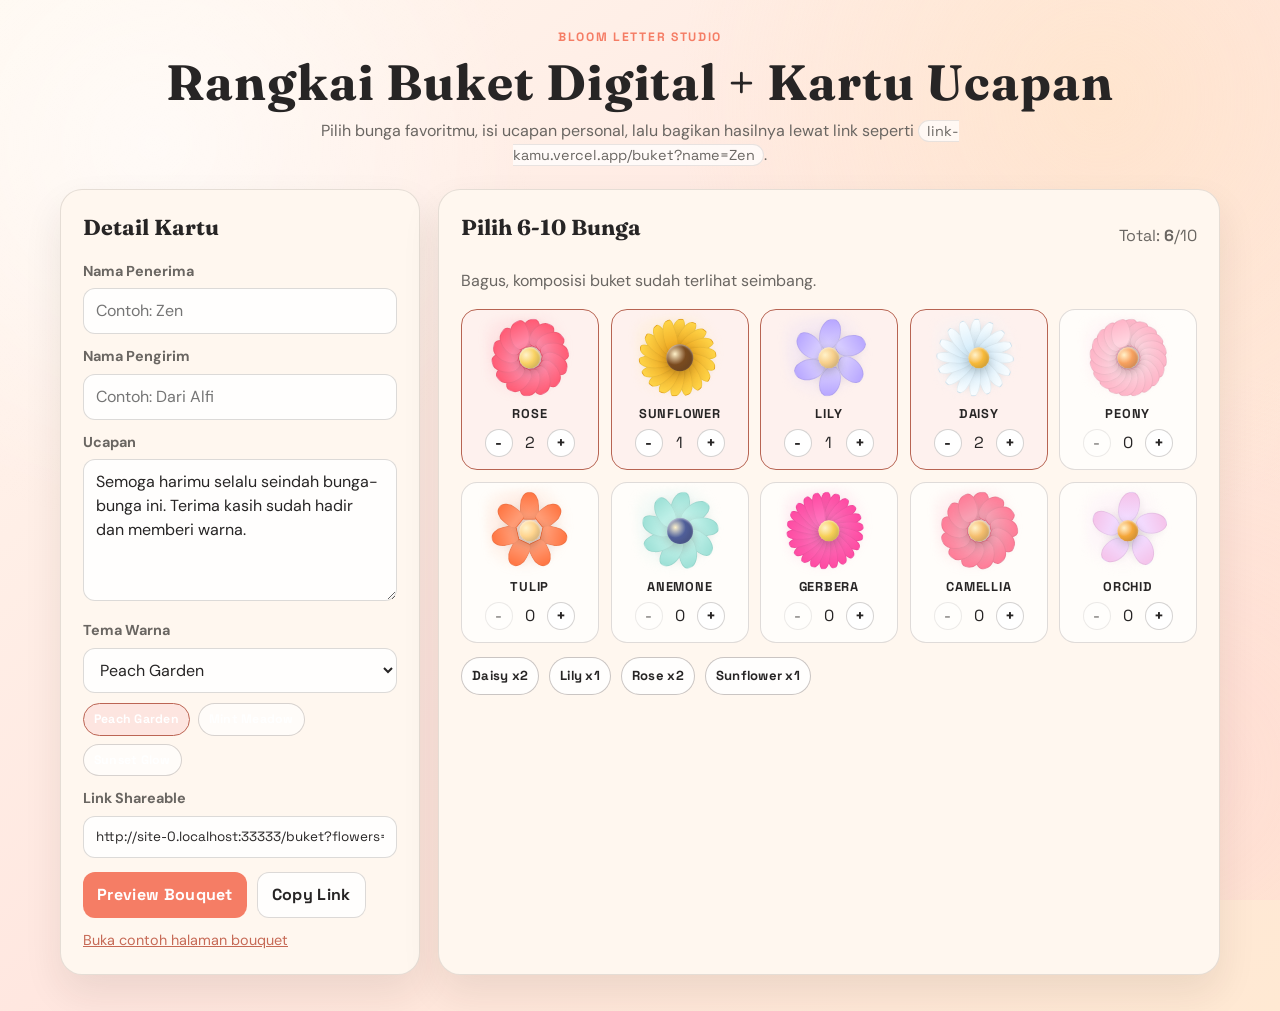
==== index.html @ 3038fba1 "feats(bouquet): added pages, styling, and scripts" ====
<!doctype html>
<html lang="id">
  <head>
    <meta charset="UTF-8" />
    <meta name="viewport" content="width=device-width, initial-scale=1.0" />
    <title>Bloom Letter Studio | Custom Bouquet Card</title>
    <meta
      name="description"
      content="Buat kartu ucapan buket bunga yang bisa di-custom dan dibagikan lewat link."
    />
    <link rel="preconnect" href="https://fonts.googleapis.com" />
    <link rel="preconnect" href="https://fonts.gstatic.com" crossorigin />
    <link
      href="https://fonts.googleapis.com/css2?family=DM+Sans:wght@400;500;700&family=Fraunces:opsz,wght@9..144,500;9..144,700&family=Space+Grotesk:wght@500;700&display=swap"
      rel="stylesheet"
    />
    <link rel="stylesheet" href="./styles/layout.css" />
    <link rel="stylesheet" href="./styles/flower.css" />
    <link rel="stylesheet" href="./styles/animation.css" />
    <link rel="stylesheet" href="./styles/index.css" />
    <script src="./scripts/options.js" defer></script>
    <script src="./scripts/index.js" defer></script>
  </head>
  <body data-page="customizer" data-theme="peach">
    <main class="page page-customizer">
      <header class="hero">
        <p class="eyebrow">Bloom Letter Studio</p>
        <h1>Rangkai Buket Digital + Kartu Ucapan</h1>
        <p class="subtitle">
          Pilih bunga favoritmu, isi ucapan personal, lalu bagikan hasilnya lewat link seperti
          <code>link-kamu.vercel.app/buket?name=Zen</code>.
        </p>
      </header>

      <section class="customizer-layout">
        <article class="panel panel-form">
          <h2>Detail Kartu</h2>

          <label class="field-label" for="recipientInput">Nama Penerima</label>
          <input id="recipientInput" type="text" placeholder="Contoh: Zen" maxlength="60" />

          <label class="field-label" for="senderInput">Nama Pengirim</label>
          <input id="senderInput" type="text" placeholder="Contoh: Dari Alfi" maxlength="60" />

          <label class="field-label" for="messageInput">Ucapan</label>
          <textarea id="messageInput" rows="5" maxlength="260"></textarea>

          <label class="field-label" for="themeInput">Tema Warna</label>
          <select id="themeInput"></select>

          <div id="themeQuickPick" class="theme-quick-pick" aria-label="Tema cepat"></div>

          <label class="field-label" for="shareLink">Link Shareable</label>
          <input id="shareLink" type="text" readonly />

          <div class="button-row">
            <button id="previewButton" type="button">Preview Bouquet</button>
            <button id="copyButton" type="button" class="button-soft">Copy Link</button>
          </div>

          <a class="text-link" href="./buket" target="_blank" rel="noopener noreferrer"
            >Buka contoh halaman bouquet</a
          >
        </article>

        <article class="panel panel-picker">
          <div class="picker-head">
            <h2>Pilih 6-10 Bunga</h2>
            <p>Total: <strong id="totalValue">0</strong>/10</p>
          </div>

          <p id="selectionHelper" class="picker-helper">
            Rekomendasi: 6-10 bunga untuk susunan buket yang lebih cantik.
          </p>

          <div id="flowerPicker" class="flower-picker" aria-label="Daftar bunga"></div>

          <div id="selectionChips" class="selection-chips" aria-live="polite"></div>
        </article>
      </section>
    </main>
  </body>
</html>
---- styles/layout.css ----
:root {
  --font-display: "Fraunces", serif;
  --font-body: "DM Sans", sans-serif;
  --font-accent: "Space Grotesk", sans-serif;
  --ink: #272525;
  --ink-soft: #6a6662;
  --panel-border: rgba(42, 34, 30, 0.12);
  --theme-bg: linear-gradient(140deg, #fff8ef 0%, #ffe6df 52%, #ffe9d3 100%);
  --theme-card: #fff7ef;
  --theme-accent: #f57d65;
}

* {
  box-sizing: border-box;
}

html,
body {
  margin: 0;
  min-height: 100%;
}

body {
  font-family: var(--font-body);
  color: var(--ink);
  background: var(--theme-bg);
  line-height: 1.5;
  padding: 28px 20px 36px;
}

body::before {
  content: "";
  position: fixed;
  inset: 0;
  background-image: radial-gradient(circle at 12% 16%, rgba(255, 255, 255, 0.6) 0, transparent 28%),
    radial-gradient(circle at 86% 11%, rgba(255, 227, 186, 0.45) 0, transparent 31%),
    radial-gradient(circle at 92% 86%, rgba(255, 194, 206, 0.28) 0, transparent 29%);
  pointer-events: none;
  z-index: -1;
}

.page {
  width: min(1160px, 100%);
  margin: 0 auto;
}

.hero {
  text-align: center;
  margin-bottom: 22px;
}

.eyebrow {
  margin: 0;
  letter-spacing: 0.14em;
  text-transform: uppercase;
  font-family: var(--font-accent);
  font-weight: 700;
  color: var(--theme-accent);
  font-size: 0.76rem;
}

.hero h1 {
  margin: 10px 0;
  font-family: var(--font-display);
  font-size: clamp(1.85rem, 4vw, 3.1rem);
  letter-spacing: 0.02em;
  line-height: 1.06;
}

.subtitle {
  width: min(760px, 100%);
  margin: 0 auto;
  color: var(--ink-soft);
}

.subtitle code {
  font-family: var(--font-accent);
  background: rgba(255, 255, 255, 0.72);
  border: 1px solid rgba(34, 28, 25, 0.1);
  border-radius: 999px;
  padding: 1px 8px;
  font-size: 0.9em;
}

.customizer-layout {
  display: grid;
  grid-template-columns: minmax(290px, 360px) minmax(0, 1fr);
  gap: 18px;
}

.panel {
  background: var(--theme-card);
  border: 1px solid var(--panel-border);
  border-radius: 22px;
  box-shadow: 0 18px 38px rgba(43, 31, 25, 0.09);
}

.panel-form {
  padding: 22px;
  align-self: start;
}

.panel-picker {
  padding: 22px;
}

.panel h2 {
  margin: 0 0 16px;
  font-family: var(--font-display);
  font-size: clamp(1.15rem, 1.7vw, 1.56rem);
}

.picker-head {
  display: flex;
  align-items: center;
  justify-content: space-between;
  gap: 10px;
  margin-bottom: 8px;
}

.picker-head p {
  margin: 0;
  font-family: var(--font-accent);
  color: var(--ink-soft);
}

.picker-helper {
  margin: 0;
  color: var(--ink-soft);
}

.flower-picker {
  display: grid;
  grid-template-columns: repeat(auto-fit, minmax(124px, 1fr));
  gap: 12px;
  margin-top: 16px;
}

.selection-chips {
  display: flex;
  flex-wrap: wrap;
  gap: 10px;
  margin-top: 14px;
  min-height: 38px;
}

.page-bouquet {
  display: flex;
  align-items: stretch;
}

.bouquet-layout {
  width: 100%;
  display: grid;
  grid-template-columns: minmax(280px, 360px) minmax(0, 1fr);
  gap: 18px;
}

.message-card {
  padding: 28px 24px;
  display: flex;
  flex-direction: column;
  gap: 12px;
}

.message-card h1 {
  margin: 0;
  font-family: var(--font-display);
  font-size: clamp(1.6rem, 2.7vw, 2.4rem);
  line-height: 1.1;
}

.message-card p {
  margin: 0;
}

.signature {
  padding-top: 6px;
  color: var(--ink-soft);
}

.bloom-meta {
  margin-top: 4px;
  font-family: var(--font-accent);
  font-size: 0.93rem;
  color: var(--ink-soft);
}

.bouquet-stage-wrap {
  padding: 16px;
  overflow: hidden;
}

.bouquet-stage {
  position: relative;
  min-height: 560px;
  border-radius: 20px;
  background: linear-gradient(165deg, rgba(255, 255, 255, 0.9) 0%, rgba(254, 244, 232, 0.86) 100%);
  border: 1px solid rgba(42, 30, 24, 0.1);
  overflow: hidden;
}

.bouquet-canvas {
  position: absolute;
  inset: 0;
  z-index: 30;
}

.bouquet-stem-canvas {
  position: absolute;
  inset: 0;
  width: 100%;
  height: 100%;
  z-index: 14;
}

.bouquet-wrap {
  position: absolute;
  left: 50%;
  bottom: -16px;
  transform: translateX(-50%);
  width: min(58%, 450px);
  height: 318px;
  background: linear-gradient(170deg, rgba(231, 204, 179, 0.96) 0%, rgba(246, 221, 197, 0.98) 100%);
  clip-path: polygon(50% 100%, 14% 0, 86% 0);
  border-top: 2px solid rgba(147, 107, 80, 0.2);
  z-index: 22;
  pointer-events: none;
}

.bouquet-wrap::before,
.bouquet-wrap::after {
  content: "";
  position: absolute;
  width: 40%;
  top: -2px;
  border-top: 3px solid rgba(184, 138, 105, 0.48);
}

.bouquet-wrap::before {
  left: 50%;
  transform: translateX(-100%) rotate(12deg);
  transform-origin: right top;
}

.bouquet-wrap::after {
  left: 50%;
  transform: rotate(-12deg);
  transform-origin: left top;
}

.bloom-item {
  position: absolute;
  transform: translateX(-50%) rotate(var(--bloom-angle));
  transform-origin: 50% 100%;
  pointer-events: none;
}

.bloom-item .flower-token {
  transform: scale(var(--bloom-scale, 1));
  transform-origin: 50% 100%;
}

.stem-path {
  fill: none;
  stroke: #4ea871;
  stroke-linecap: round;
  stroke-width: 1.25;
  filter: drop-shadow(0 0.25px 0.35px rgba(40, 74, 51, 0.2));
}

.stem-leaf {
  fill: #73c592;
  stroke: rgba(63, 108, 77, 0.22);
  stroke-width: 0.25;
}

@media (max-width: 980px) {
  .customizer-layout,
  .bouquet-layout {
    grid-template-columns: 1fr;
  }

  .panel-form {
    order: 2;
  }

  .panel-picker {
    order: 1;
  }

  .bouquet-stage {
    min-height: 500px;
  }
}

@media (max-width: 620px) {
  body {
    padding: 16px 12px 24px;
  }

  .hero {
    margin-bottom: 16px;
  }

  .panel-form,
  .panel-picker,
  .message-card,
  .bouquet-stage-wrap {
    padding: 16px;
  }

  .flower-picker {
    grid-template-columns: repeat(2, minmax(0, 1fr));
  }

  .bouquet-stage {
    min-height: 430px;
  }

  .bouquet-wrap {
    width: min(72%, 340px);
    height: 250px;
    clip-path: polygon(50% 100%, 18% 0, 82% 0);
    bottom: -10px;
  }
}
---- styles/flower.css ----
.flower-token {
  --head-size: 92px;
  --petal-count: 12;
  --petal-a: #ff7992;
  --petal-b: #ff9cb0;
  --core: #f7d36a;
  --halo: rgba(255, 121, 146, 0.3);
  position: relative;
  width: var(--head-size);
  height: var(--head-size);
  flex: 0 0 auto;
  display: inline-flex;
  align-items: center;
  justify-content: center;
  overflow: visible;
}

.flower-token.size-sm {
  --head-size: 76px;
}

.flower-token.size-md {
  --head-size: 96px;
}

.flower-token.size-lg {
  --head-size: 118px;
}

.flower-token.with-stem {
  height: calc(var(--head-size) + 182px);
}

.flower-halo {
  position: absolute;
  top: 50%;
  left: 50%;
  width: calc(var(--head-size) * 1.16);
  height: calc(var(--head-size) * 1.12);
  transform: translate(-50%, -50%) rotate(-5deg);
  background: radial-gradient(circle at 42% 42%, color-mix(in srgb, var(--halo) 90%, #fff) 0%, transparent 68%);
  filter: blur(3px);
  z-index: 0;
}

.flower-head {
  position: absolute;
  top: 50%;
  left: 50%;
  width: var(--head-size);
  height: var(--head-size);
  transform: translate(-50%, -50%);
  border-radius: 50%;
  z-index: 3;
}

.petals {
  position: absolute;
  inset: 0;
}

.petal {
  position: absolute;
  left: 50%;
  top: 50%;
  width: calc(var(--head-size) * 0.26);
  height: calc(var(--head-size) * 0.42);
  margin-left: calc(var(--head-size) * -0.13);
  margin-top: calc(var(--head-size) * -0.35);
  border-radius: 74% 32% 72% 38%;
  background: linear-gradient(180deg, var(--petal-a) 0%, var(--petal-b) 82%);
  border: 1px solid rgba(31, 24, 21, 0.06);
  transform-origin: 50% calc(var(--head-size) * 0.35);
  transform: rotate(calc(var(--i) * (360deg / var(--petal-count)))) translateY(calc(var(--head-size) * -0.16));
  box-shadow: 0 4px 8px rgba(21, 15, 12, 0.07);
}

.flower-center {
  position: absolute;
  left: 50%;
  top: 50%;
  width: calc(var(--head-size) * 0.28);
  height: calc(var(--head-size) * 0.28);
  transform: translate(-50%, -50%);
  border-radius: 50%;
  background: radial-gradient(circle at 32% 36%, #fff2ca 0%, var(--core) 43%, color-mix(in srgb, var(--core) 70%, #231f1f) 100%);
  box-shadow: inset 0 1px 2px rgba(255, 255, 255, 0.55), 0 4px 10px rgba(32, 24, 17, 0.2);
  z-index: 2;
}

.flower-stem {
  position: absolute;
  left: 50%;
  bottom: 10px;
  width: 8px;
  height: 170px;
  transform: translateX(-50%);
  border-radius: 999px;
  background: linear-gradient(180deg, #6cb586 0%, #4d9b66 100%);
  box-shadow: 0 1px 3px rgba(20, 37, 25, 0.25);
  z-index: 1;
}

.flower-leaf {
  position: absolute;
  bottom: 74px;
  width: 34px;
  height: 17px;
  border-radius: 90% 40% 90% 50%;
  background: linear-gradient(140deg, #8bd4a0 0%, #5da072 100%);
  border: 1px solid rgba(45, 88, 59, 0.2);
  z-index: 2;
}

.flower-token.with-stem .flower-head,
.flower-token.with-stem .flower-halo {
  top: calc(var(--head-size) * 0.56);
}

.flower-token.with-stem .flower-stem {
  bottom: 6px;
  height: 186px;
}

.flower-token.with-stem .flower-leaf {
  bottom: 74px;
}

.leaf-left {
  left: calc(50% - 26px);
  transform: rotate(-26deg);
}

.leaf-right {
  left: calc(50% - 4px);
  transform: scaleX(-1) rotate(-18deg);
}

.flower-sunflower .petal {
  width: calc(var(--head-size) * 0.2);
  height: calc(var(--head-size) * 0.46);
  border-radius: 80% 22% 75% 36%;
}

.flower-sunflower .flower-center {
  width: calc(var(--head-size) * 0.36);
  height: calc(var(--head-size) * 0.36);
}

.flower-daisy .petal,
.flower-gerbera .petal {
  width: calc(var(--head-size) * 0.16);
  height: calc(var(--head-size) * 0.46);
  border-radius: 62% 28% 68% 36%;
}

.flower-lily .petal,
.flower-orchid .petal {
  width: calc(var(--head-size) * 0.29);
  height: calc(var(--head-size) * 0.4);
  border-radius: 78% 44% 78% 44%;
}

.flower-tulip .petal {
  width: calc(var(--head-size) * 0.25);
  height: calc(var(--head-size) * 0.36);
  border-radius: 84% 84% 42% 42%;
}

.flower-anemone .flower-center {
  width: calc(var(--head-size) * 0.34);
  height: calc(var(--head-size) * 0.34);
}

.flower-camellia .petal,
.flower-peony .petal,
.flower-rose .petal {
  width: calc(var(--head-size) * 0.27);
  height: calc(var(--head-size) * 0.37);
}
---- styles/animation.css ----
@keyframes rise-in {
  from {
    opacity: 0;
    transform: translateY(20px) scale(0.98);
  }
  to {
    opacity: 1;
    transform: translateY(0) scale(1);
  }
}

@keyframes bloom-pop {
  0% {
    opacity: 0;
    transform: translateX(-50%) rotate(var(--bloom-angle)) translateY(38px) scale(0.72);
  }
  65% {
    opacity: 1;
    transform: translateX(-50%) rotate(var(--bloom-angle)) translateY(-3px) scale(1.03);
  }
  100% {
    opacity: 1;
    transform: translateX(-50%) rotate(var(--bloom-angle)) translateY(0) scale(1);
  }
}

@keyframes stem-sway {
  0%,
  100% {
    transform: rotate(-1.6deg);
  }
  50% {
    transform: rotate(1.8deg);
  }
}

@keyframes float-gentle {
  0%,
  100% {
    transform: translateY(0px);
  }
  50% {
    transform: translateY(-6px);
  }
}

@keyframes halo-breathe {
  0%,
  100% {
    opacity: 0.86;
    transform: translate(-50%, -50%) scale(1) rotate(-5deg);
  }
  50% {
    opacity: 1;
    transform: translate(-50%, -50%) scale(1.06) rotate(-3deg);
  }
}

@keyframes stem-fade-in {
  from {
    opacity: 0;
  }
  to {
    opacity: 1;
  }
}

.hero,
.panel {
  animation: rise-in 720ms ease both;
}

.panel-form {
  animation-delay: 90ms;
}

.panel-picker,
.bouquet-stage-wrap {
  animation-delay: 150ms;
}

.flower-option {
  animation: rise-in 620ms ease both;
}

.flower-option:nth-child(2n) {
  animation-delay: 40ms;
}

.flower-option:nth-child(3n) {
  animation-delay: 90ms;
}

.message-card {
  animation: rise-in 800ms ease both;
}

.bouquet-stage {
  animation: rise-in 900ms ease both;
}

.bloom-item {
  opacity: 0;
  animation: bloom-pop 880ms cubic-bezier(0.2, 0.88, 0.24, 1) forwards;
  animation-delay: var(--bloom-delay);
}

.stem-group {
  opacity: 0;
  animation: stem-fade-in 680ms ease forwards;
  animation-delay: var(--stem-delay, 0s);
}

.bloom-item .flower-token.with-stem {
  animation: stem-sway 4.2s ease-in-out infinite;
  animation-delay: calc(var(--bloom-delay) + 0.7s);
  transform-origin: 50% 100%;
}

.bloom-item .flower-halo {
  animation: halo-breathe 3.2s ease-in-out infinite;
}

.message-card .eyebrow {
  animation: float-gentle 3.6s ease-in-out infinite;
}

@media (prefers-reduced-motion: reduce) {
  *,
  *::before,
  *::after {
    animation: none !important;
    transition: none !important;
    scroll-behavior: auto !important;
  }
}
---- styles/index.css ----
body[data-theme="peach"] {
  --theme-bg: linear-gradient(140deg, #fff8ef 0%, #ffe6df 52%, #ffe9d3 100%);
  --theme-card: #fff7ef;
  --theme-accent: #f57d65;
}

body[data-theme="mint"] {
  --theme-bg: linear-gradient(135deg, #f2fff9 0%, #daf5ed 48%, #e4f3ff 100%);
  --theme-card: #f8fffc;
  --theme-accent: #418f7c;
}

body[data-theme="sunset"] {
  --theme-bg: linear-gradient(145deg, #fff1eb 0%, #ffd5bf 46%, #ffd0d9 100%);
  --theme-card: #fff7f4;
  --theme-accent: #b9654f;
}

.field-label {
  display: block;
  margin: 12px 0 6px;
  font-size: 0.9rem;
  font-weight: 700;
  color: var(--ink-soft);
}

input,
textarea,
select,
button,
a {
  font: inherit;
}

input,
textarea,
select {
  width: 100%;
  border: 1px solid rgba(40, 32, 28, 0.16);
  background: rgba(255, 255, 255, 0.84);
  border-radius: 12px;
  padding: 10px 12px;
  color: var(--ink);
}

input:focus,
textarea:focus,
select:focus,
button:focus-visible,
a:focus-visible {
  outline: 2px solid color-mix(in srgb, var(--theme-accent) 70%, white);
  outline-offset: 1px;
}

#shareLink {
  font-family: var(--font-accent);
  font-size: 0.84rem;
}

.theme-quick-pick {
  margin-top: 10px;
  display: flex;
  flex-wrap: wrap;
  gap: 8px;
}

.theme-pill {
  border: 1px solid rgba(58, 42, 35, 0.2);
  border-radius: 999px;
  background: rgba(255, 255, 255, 0.64);
  padding: 6px 10px;
  font-family: var(--font-accent);
  font-size: 0.77rem;
  cursor: pointer;
}

.theme-pill.selected {
  background: color-mix(in srgb, var(--theme-accent) 20%, #ffffff);
  border-color: color-mix(in srgb, var(--theme-accent) 66%, #4d3732);
}

.button-row {
  display: flex;
  flex-wrap: wrap;
  gap: 10px;
  margin-top: 14px;
}

button,
.button-soft {
  border: 0;
  background: var(--theme-accent);
  color: #fff;
  border-radius: 12px;
  padding: 10px 14px;
  font-family: var(--font-accent);
  font-weight: 700;
  letter-spacing: 0.02em;
  cursor: pointer;
  text-decoration: none;
  text-align: center;
}

button:disabled {
  opacity: 0.45;
  cursor: not-allowed;
}

.button-soft {
  background: rgba(255, 255, 255, 0.86);
  color: var(--ink);
  border: 1px solid rgba(51, 38, 32, 0.17);
}

.text-link {
  display: inline-block;
  margin-top: 12px;
  font-size: 0.9rem;
  color: color-mix(in srgb, var(--theme-accent) 74%, #412f29);
}

.flower-option {
  border: 1px solid rgba(42, 32, 27, 0.15);
  border-radius: 16px;
  background: rgba(255, 255, 255, 0.68);
  padding: 10px 8px 12px;
  display: flex;
  flex-direction: column;
  align-items: center;
  gap: 6px;
}

.flower-option.active {
  border-color: color-mix(in srgb, var(--theme-accent) 60%, #593f36);
  background: color-mix(in srgb, var(--theme-accent) 11%, #ffffff);
}

.flower-option h3 {
  margin: 2px 0 0;
  font-family: var(--font-accent);
  font-size: 0.8rem;
  letter-spacing: 0.06em;
  text-transform: uppercase;
}

.option-controls {
  display: flex;
  align-items: center;
  gap: 8px;
}

.qty-button {
  width: 28px;
  height: 28px;
  display: inline-flex;
  justify-content: center;
  align-items: center;
  border-radius: 50%;
  border: 1px solid rgba(46, 35, 30, 0.2);
  background: #fff;
  color: var(--ink);
  padding: 0;
}

.qty-value {
  min-width: 18px;
  text-align: center;
  font-family: var(--font-accent);
}

.selection-chip {
  border: 1px solid rgba(51, 37, 31, 0.26);
  border-radius: 999px;
  padding: 6px 10px;
  background: rgba(255, 255, 255, 0.83);
  color: var(--ink);
  font-family: var(--font-accent);
  font-size: 0.82rem;
}

.message-card #messageText {
  font-size: 1.04rem;
  white-space: pre-wrap;
  background: rgba(255, 255, 255, 0.68);
  border: 1px solid rgba(54, 42, 37, 0.11);
  border-radius: 14px;
  padding: 12px;
}
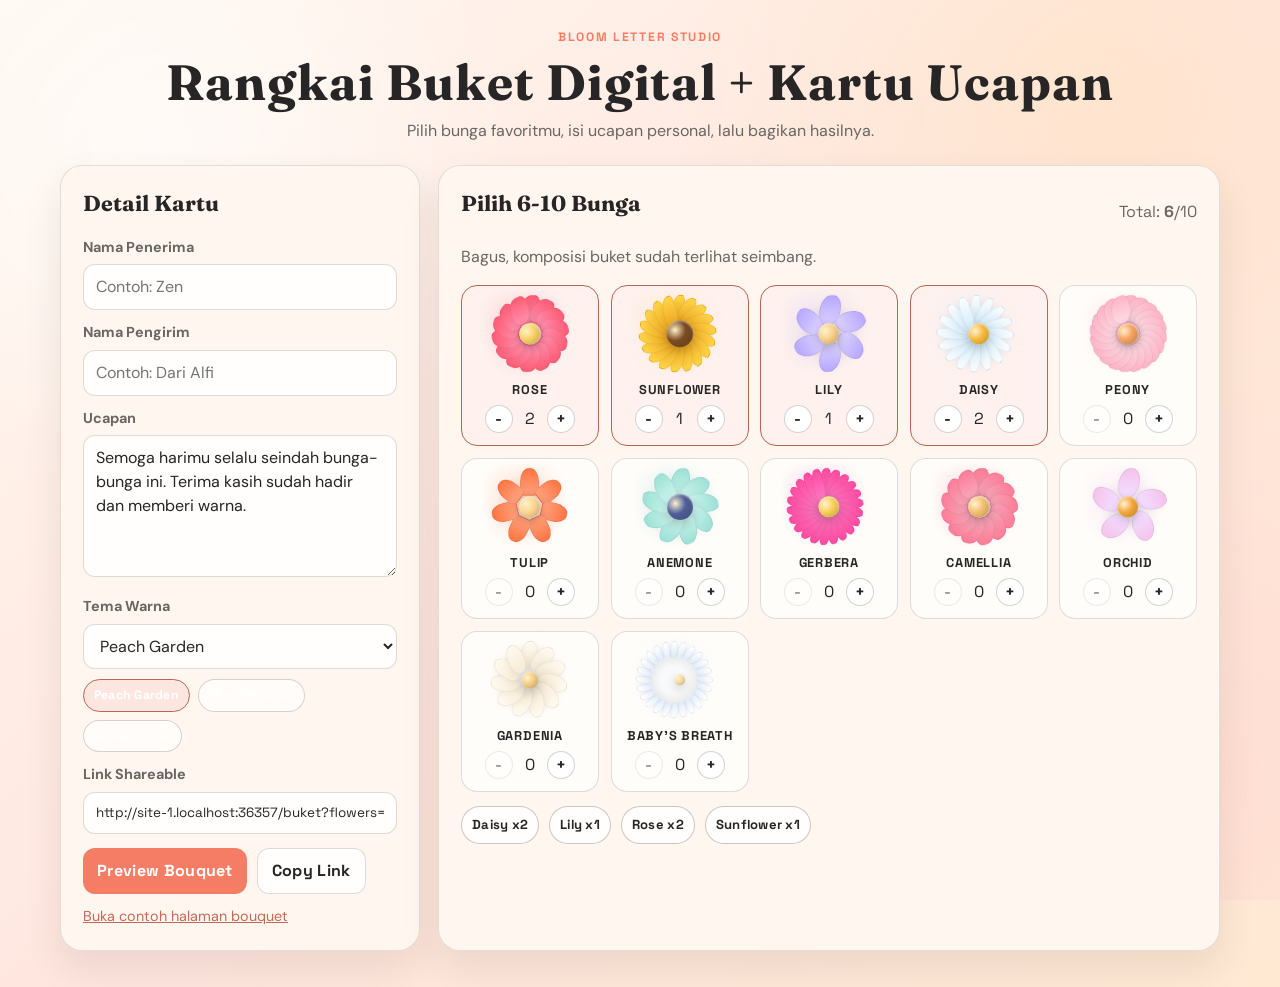
==== commit ec388402: "fix(bouquet): fixed layout, flower, petal" ====
--- a/index.html
+++ b/index.html
@@ -27,8 +27,7 @@
         <p class="eyebrow">Bloom Letter Studio</p>
         <h1>Rangkai Buket Digital + Kartu Ucapan</h1>
         <p class="subtitle">
-          Pilih bunga favoritmu, isi ucapan personal, lalu bagikan hasilnya lewat link seperti
-          <code>link-kamu.vercel.app/buket?name=Zen</code>.
+          Pilih bunga favoritmu, isi ucapan personal, lalu bagikan hasilnya.
         </p>
       </header>
 
--- a/styles/layout.css
+++ b/styles/layout.css
@@ -145,33 +145,17 @@
 }
 
 .page-bouquet {
-  display: flex;
-  align-items: stretch;
+  display: block;
 }
 
 .bouquet-layout {
   width: 100%;
-  display: grid;
-  grid-template-columns: minmax(280px, 360px) minmax(0, 1fr);
-  gap: 18px;
-}
-
-.message-card {
-  padding: 28px 24px;
-  display: flex;
-  flex-direction: column;
-  gap: 12px;
-}
-
-.message-card h1 {
-  margin: 0;
-  font-family: var(--font-display);
-  font-size: clamp(1.6rem, 2.7vw, 2.4rem);
-  line-height: 1.1;
-}
-
-.message-card p {
-  margin: 0;
+  display: block;
+}
+
+.bouquet-layout-single {
+  width: min(980px, 100%);
+  margin: 0 auto;
 }
 
 .signature {
@@ -187,12 +171,17 @@
 }
 
 .bouquet-stage-wrap {
-  padding: 16px;
-  overflow: hidden;
+  padding: 18px 18px 28px;
+  overflow: visible;
+  display: flex;
+  flex-direction: column;
+  align-items: center;
+  gap: 0;
 }
 
 .bouquet-stage {
   position: relative;
+  width: 100%;
   min-height: 560px;
   border-radius: 20px;
   background: linear-gradient(165deg, rgba(255, 255, 255, 0.9) 0%, rgba(254, 244, 232, 0.86) 100%);
@@ -206,47 +195,124 @@
   z-index: 30;
 }
 
+.petal-rain {
+  position: absolute;
+  inset: 0;
+  overflow: hidden;
+  z-index: 11;
+  pointer-events: none;
+}
+
 .bouquet-stem-canvas {
   position: absolute;
   inset: 0;
   width: 100%;
   height: 100%;
-  z-index: 14;
+  z-index: 16;
 }
 
 .bouquet-wrap {
-  position: absolute;
+  display: none;
+}
+
+.bouquet-stage::after {
+  content: "";
+  position: absolute;
+  left: 0;
+  right: 0;
+  bottom: 0;
+  height: 34%;
+  background: linear-gradient(
+    180deg,
+    rgba(222, 245, 215, 0) 0%,
+    rgba(205, 234, 189, 0.34) 34%,
+    rgba(173, 208, 160, 0.45) 100%
+  );
+  z-index: 9;
+  pointer-events: none;
+}
+
+.rain-petal {
+  position: absolute;
+  display: block;
+  top: 0;
+  left: 0;
+  width: var(--petal-w, 10px);
+  height: var(--petal-h, 14px);
+  border-radius: var(--petal-radius, 72% 38% 66% 42%);
+  background: linear-gradient(165deg, var(--petal-a, #ffd8e5), var(--petal-b, #ffafc7));
+  opacity: 0.78;
+  animation:
+    petal-fall var(--fall-duration, 10s) linear infinite,
+    petal-spin var(--spin-duration, 3.6s) ease-in-out infinite;
+  animation-delay: var(--fall-delay, 0s);
+  filter: drop-shadow(0 1px 1px rgba(94, 72, 68, 0.2));
+}
+
+.rain-petal.alt {
+  border-radius: var(--petal-radius-alt, 60% 46% 74% 40%);
+  opacity: 0.92;
+}
+
+.hanging-letter {
+  width: min(520px, 90%);
+  margin-top: -24px;
+  background: linear-gradient(170deg, color-mix(in srgb, var(--theme-card) 96%, #fff) 0%, #fff9f1 100%);
+  border: 1px solid color-mix(in srgb, var(--theme-accent) 26%, #8a7365);
+  border-radius: 20px;
+  box-shadow: 0 12px 22px rgba(55, 38, 32, 0.14);
+  padding: 18px 18px 16px;
+  position: relative;
+  text-align: center;
+}
+
+.hanging-letter::before {
+  content: "";
+  position: absolute;
+  top: -28px;
   left: 50%;
-  bottom: -16px;
+  width: 2px;
+  height: 30px;
   transform: translateX(-50%);
-  width: min(58%, 450px);
-  height: 318px;
-  background: linear-gradient(170deg, rgba(231, 204, 179, 0.96) 0%, rgba(246, 221, 197, 0.98) 100%);
-  clip-path: polygon(50% 100%, 14% 0, 86% 0);
-  border-top: 2px solid rgba(147, 107, 80, 0.2);
-  z-index: 22;
-  pointer-events: none;
-}
-
-.bouquet-wrap::before,
-.bouquet-wrap::after {
+  background: color-mix(in srgb, var(--theme-accent) 58%, #715348);
+}
+
+.hanging-letter::after {
   content: "";
   position: absolute;
-  width: 40%;
-  top: -2px;
-  border-top: 3px solid rgba(184, 138, 105, 0.48);
-}
-
-.bouquet-wrap::before {
+  top: -13px;
   left: 50%;
-  transform: translateX(-100%) rotate(12deg);
-  transform-origin: right top;
-}
-
-.bouquet-wrap::after {
-  left: 50%;
-  transform: rotate(-12deg);
-  transform-origin: left top;
+  width: 14px;
+  height: 14px;
+  transform: translateX(-50%) rotate(45deg);
+  border-radius: 2px;
+  background: color-mix(in srgb, var(--theme-accent) 82%, #f9e6d3);
+  border: 1px solid color-mix(in srgb, var(--theme-accent) 55%, #6a4b40);
+}
+
+.hanging-letter .eyebrow {
+  margin-bottom: 4px;
+}
+
+.hanging-letter h1 {
+  margin: 0;
+  font-family: var(--font-display);
+  font-size: clamp(1.32rem, 2.6vw, 2rem);
+  line-height: 1.12;
+}
+
+.hanging-letter #messageText {
+  margin: 10px 0 6px;
+  padding: 12px 10px;
+  border-radius: 14px;
+  border: 1px dashed color-mix(in srgb, var(--theme-accent) 30%, #9c7d67);
+  background: rgba(255, 255, 255, 0.74);
+  white-space: pre-wrap;
+}
+
+.hanging-letter .button-row {
+  justify-content: center;
+  margin-top: 10px;
 }
 
 .bloom-item {
@@ -254,6 +320,12 @@
   transform: translateX(-50%) rotate(var(--bloom-angle));
   transform-origin: 50% 100%;
   pointer-events: none;
+}
+
+.bloom-sway {
+  animation: bloom-wind var(--wind-duration, 5.8s) ease-in-out infinite;
+  animation-delay: var(--wind-delay, 0s);
+  transform-origin: 50% 100%;
 }
 
 .bloom-item .flower-token {
@@ -275,9 +347,19 @@
   stroke-width: 0.25;
 }
 
+.foliage-path {
+  fill: none;
+  stroke-linecap: round;
+  stroke-width: 0.95;
+  opacity: 0.82;
+}
+
+.foliage-tip {
+  opacity: 0.88;
+}
+
 @media (max-width: 980px) {
-  .customizer-layout,
-  .bouquet-layout {
+  .customizer-layout {
     grid-template-columns: 1fr;
   }
 
@@ -290,7 +372,11 @@
   }
 
   .bouquet-stage {
-    min-height: 500px;
+    min-height: 490px;
+  }
+
+  .hanging-letter {
+    width: min(560px, 92%);
   }
 }
 
@@ -305,7 +391,6 @@
 
   .panel-form,
   .panel-picker,
-  .message-card,
   .bouquet-stage-wrap {
     padding: 16px;
   }
@@ -315,13 +400,17 @@
   }
 
   .bouquet-stage {
-    min-height: 430px;
-  }
-
-  .bouquet-wrap {
-    width: min(72%, 340px);
-    height: 250px;
-    clip-path: polygon(50% 100%, 18% 0, 82% 0);
-    bottom: -10px;
-  }
-}
+    min-height: 420px;
+  }
+
+  .hanging-letter {
+    width: min(96%, 360px);
+    margin-top: -16px;
+    padding: 14px 12px;
+  }
+
+  .hanging-letter::before {
+    top: -20px;
+    height: 22px;
+  }
+}
--- a/styles/flower.css
+++ b/styles/flower.css
@@ -178,3 +178,25 @@
   width: calc(var(--head-size) * 0.27);
   height: calc(var(--head-size) * 0.37);
 }
+
+.flower-gardenia .petal {
+  width: calc(var(--head-size) * 0.24);
+  height: calc(var(--head-size) * 0.38);
+  border-radius: 88% 52% 80% 46%;
+}
+
+.flower-gardenia .flower-center {
+  width: calc(var(--head-size) * 0.22);
+  height: calc(var(--head-size) * 0.22);
+}
+
+.flower-babysbreath .petal {
+  width: calc(var(--head-size) * 0.11);
+  height: calc(var(--head-size) * 0.23);
+  border-radius: 64% 38% 66% 42%;
+}
+
+.flower-babysbreath .flower-center {
+  width: calc(var(--head-size) * 0.15);
+  height: calc(var(--head-size) * 0.15);
+}
--- a/styles/animation.css
+++ b/styles/animation.css
@@ -65,6 +65,40 @@
   }
 }
 
+@keyframes bloom-wind {
+  0%,
+  100% {
+    transform: rotate(calc(var(--wind-amp, 2.2deg) * -1)) translateY(0);
+  }
+  50% {
+    transform: rotate(var(--wind-amp, 2.2deg)) translateY(-1px);
+  }
+}
+
+@keyframes petal-fall {
+  0% {
+    opacity: 0.18;
+    transform: translate3d(0, -8%, 0) rotate(0deg);
+  }
+  10% {
+    opacity: 0.9;
+  }
+  100% {
+    opacity: 0.2;
+    transform: translate3d(var(--fall-drift, 16px), 122%, 0) rotate(420deg);
+  }
+}
+
+@keyframes petal-spin {
+  0%,
+  100% {
+    transform-origin: 50% 50%;
+  }
+  50% {
+    transform-origin: 35% 65%;
+  }
+}
+
 .hero,
 .panel {
   animation: rise-in 720ms ease both;
@@ -111,17 +145,11 @@
   animation-delay: var(--stem-delay, 0s);
 }
 
-.bloom-item .flower-token.with-stem {
-  animation: stem-sway 4.2s ease-in-out infinite;
-  animation-delay: calc(var(--bloom-delay) + 0.7s);
-  transform-origin: 50% 100%;
-}
-
 .bloom-item .flower-halo {
   animation: halo-breathe 3.2s ease-in-out infinite;
 }
 
-.message-card .eyebrow {
+.hanging-letter .eyebrow {
   animation: float-gentle 3.6s ease-in-out infinite;
 }
 
@@ -133,4 +161,8 @@
     transition: none !important;
     scroll-behavior: auto !important;
   }
+
+  .rain-petal {
+    opacity: 0.55 !important;
+  }
 }
--- a/styles/index.css
+++ b/styles/index.css
@@ -178,7 +178,7 @@
   font-size: 0.82rem;
 }
 
-.message-card #messageText {
+.hanging-letter #messageText {
   font-size: 1.04rem;
   white-space: pre-wrap;
   background: rgba(255, 255, 255, 0.68);
